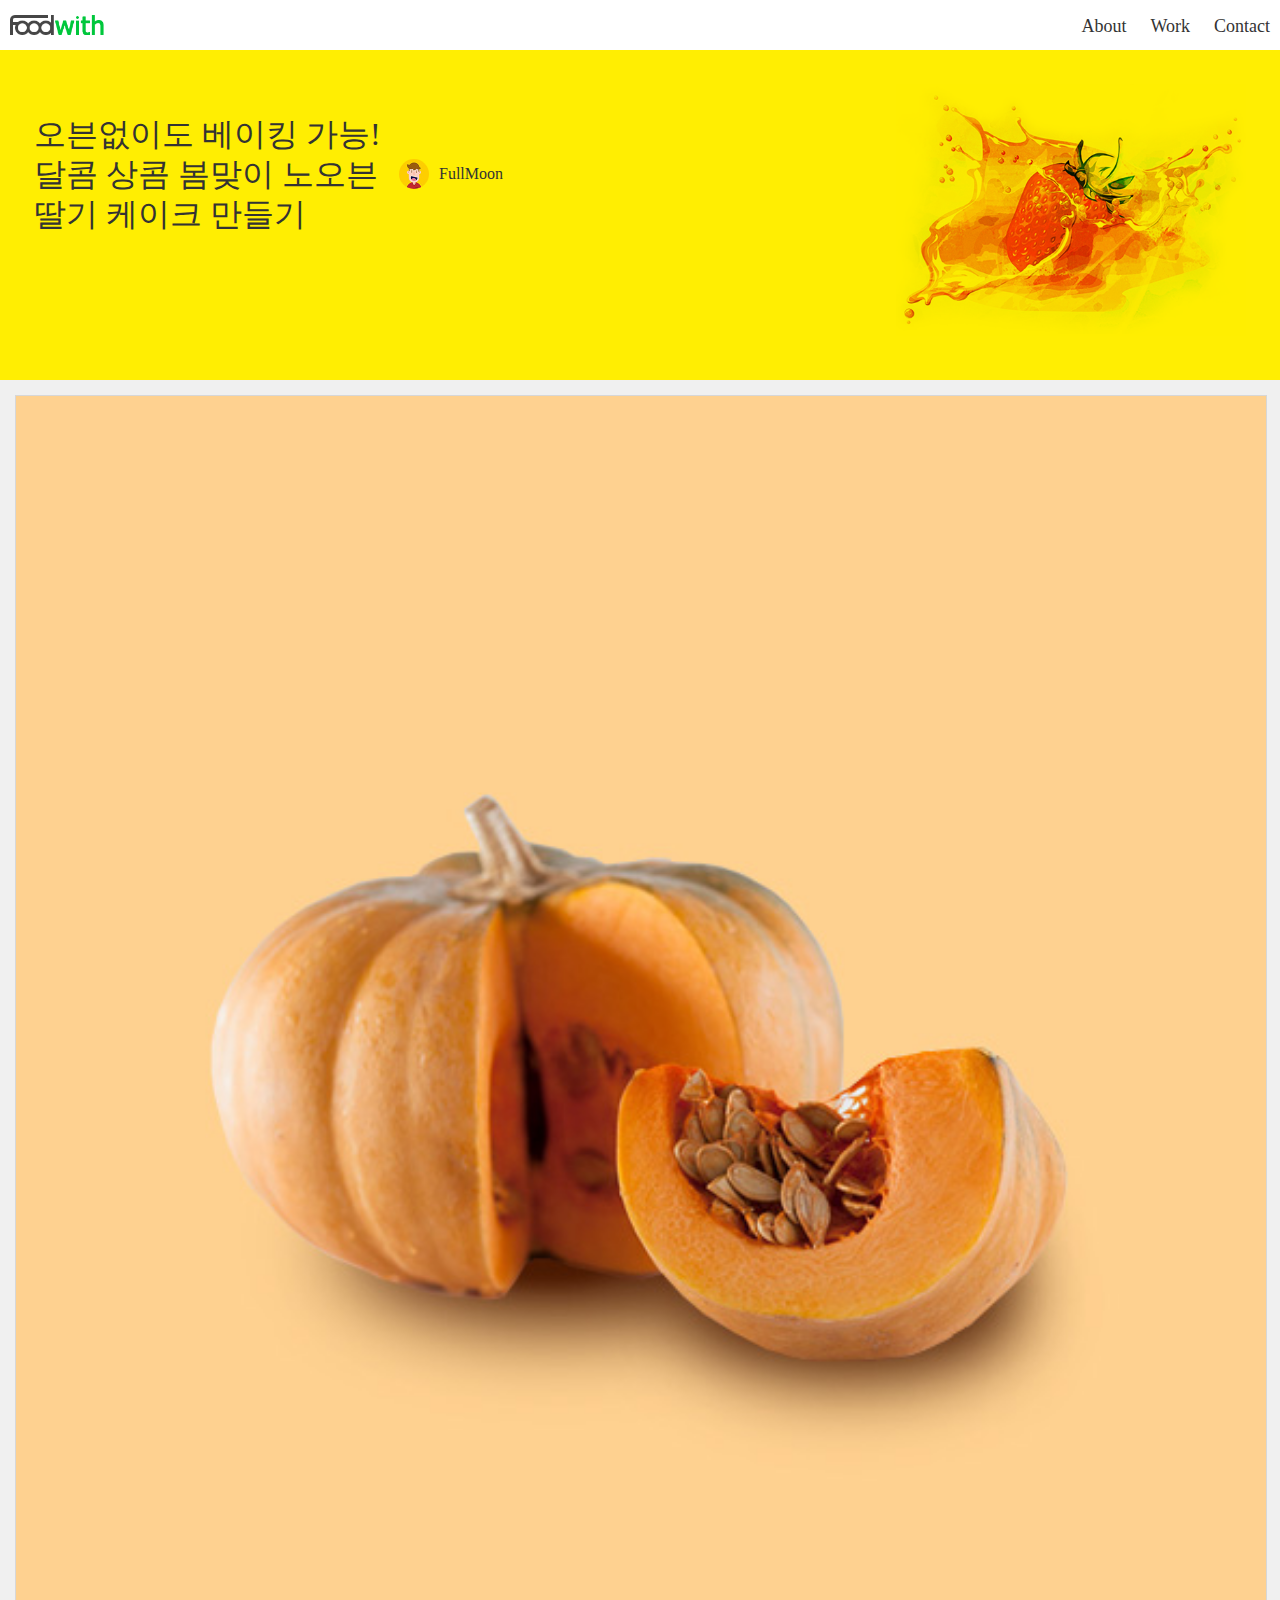
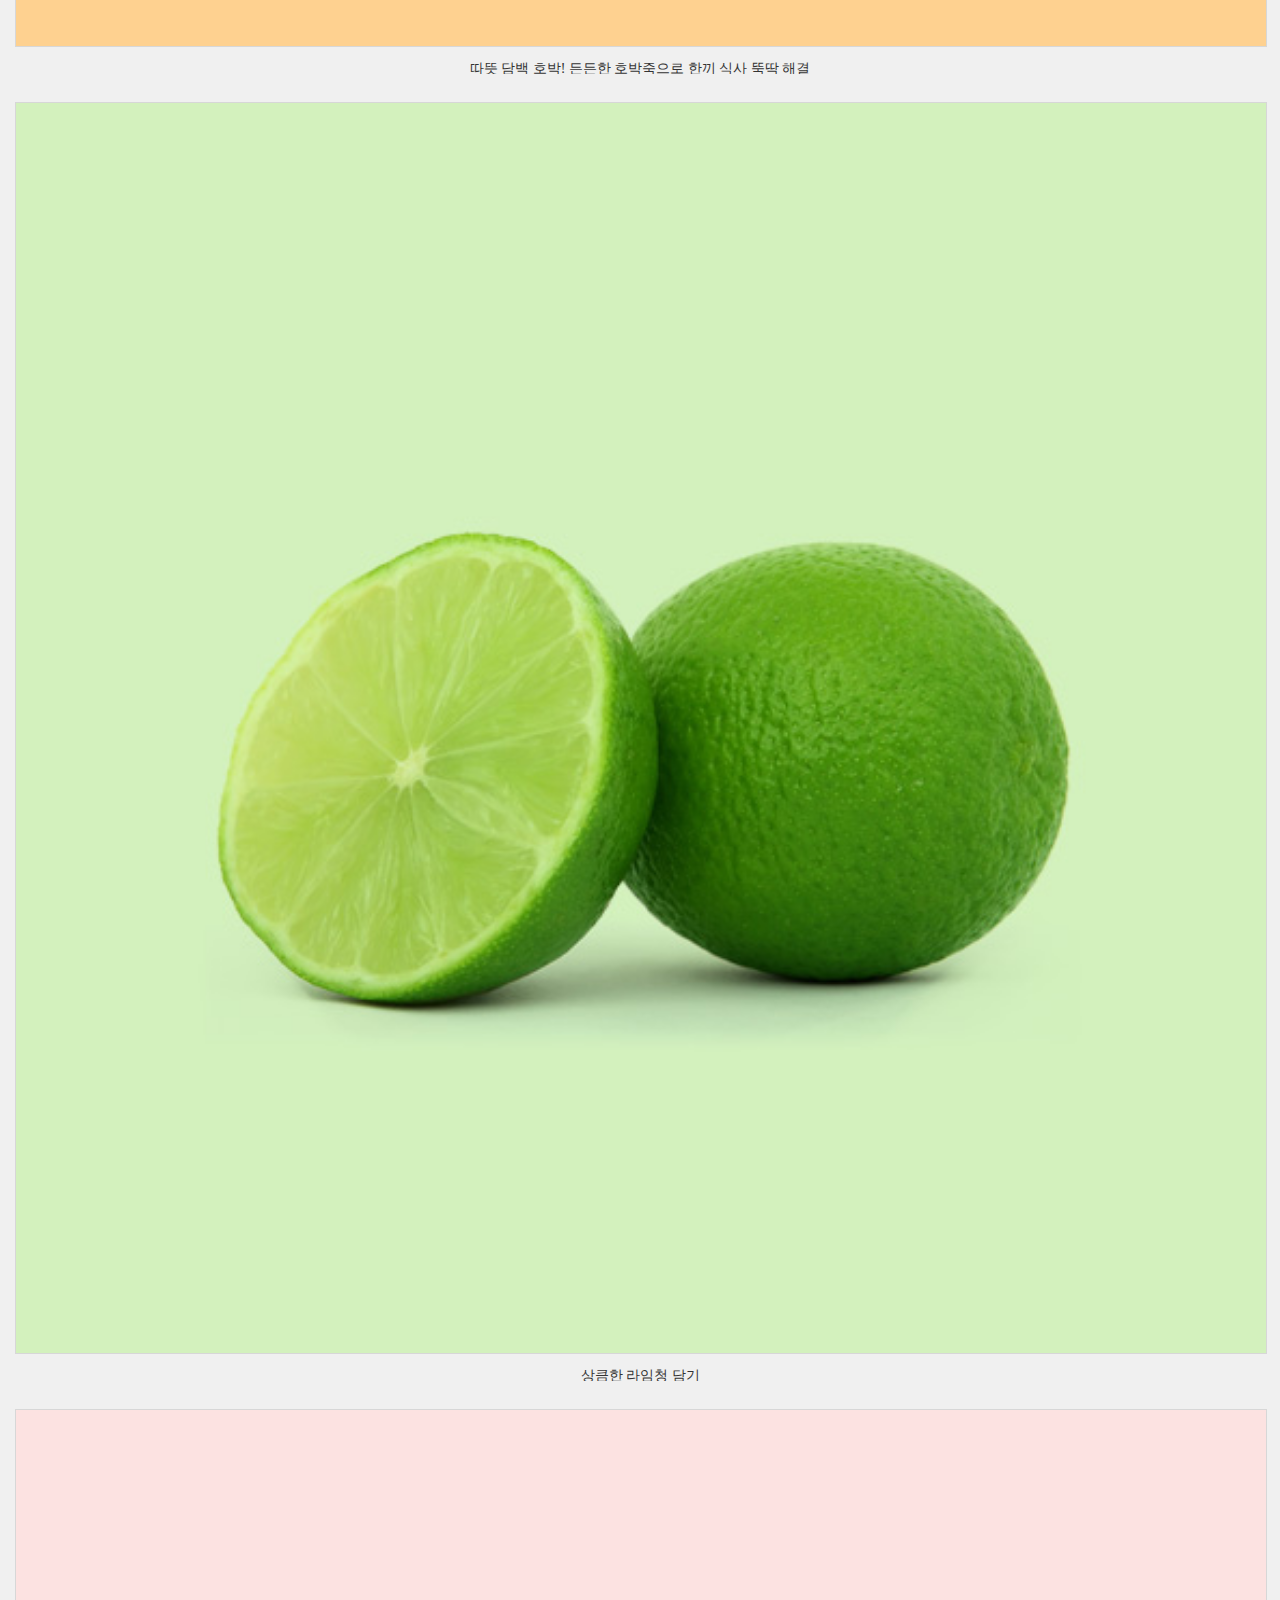
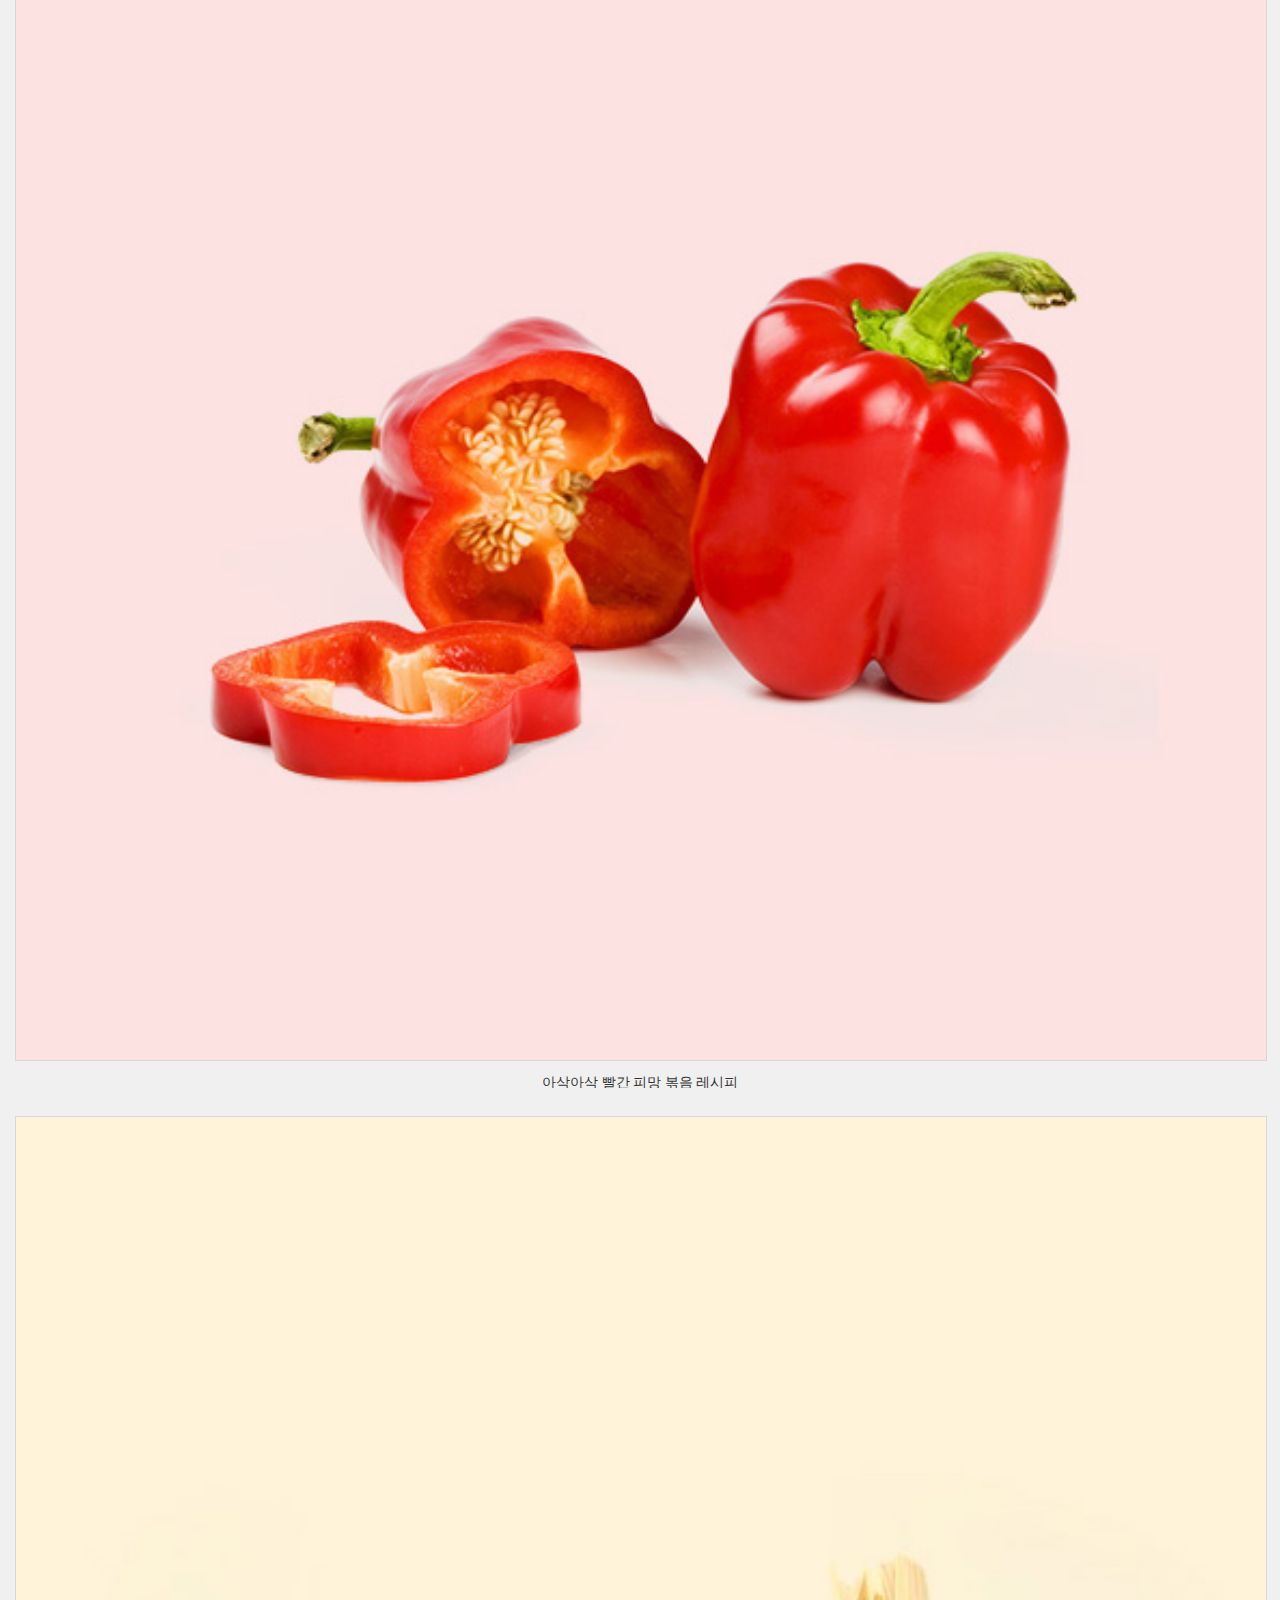
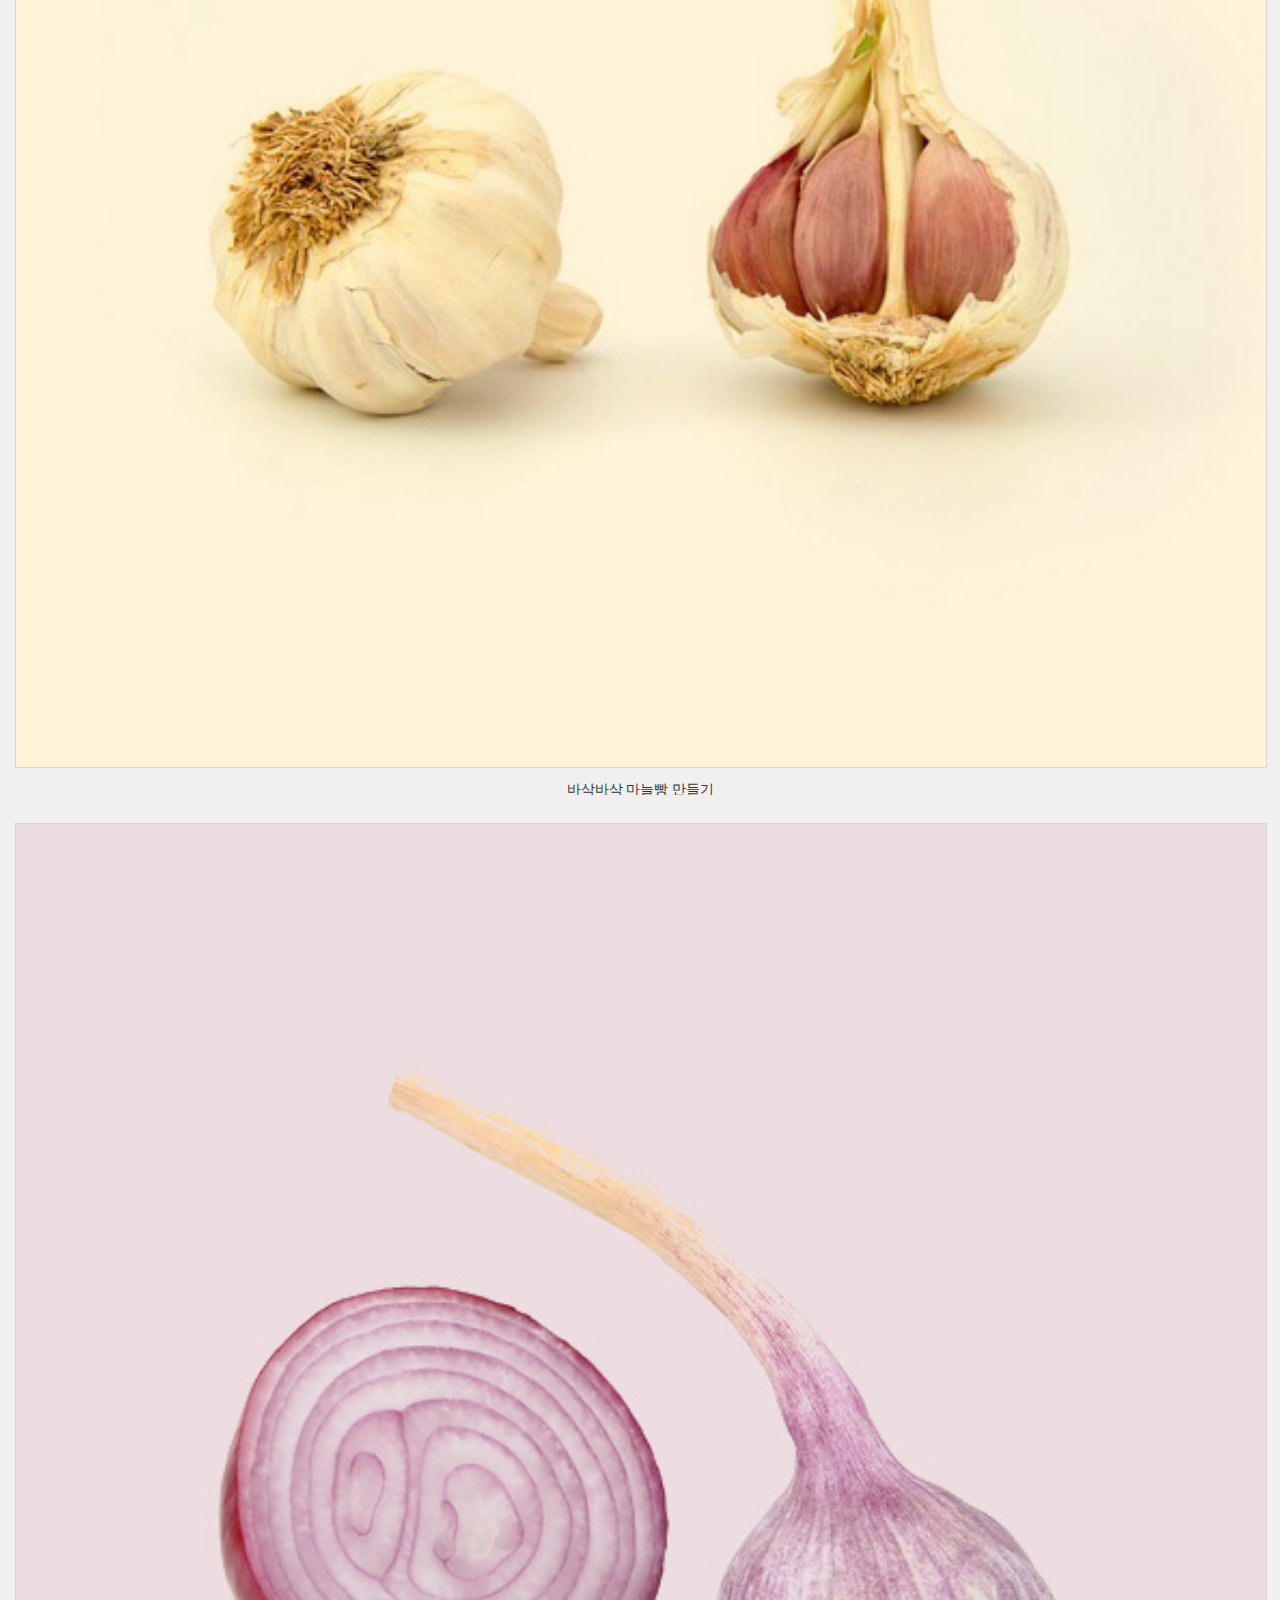
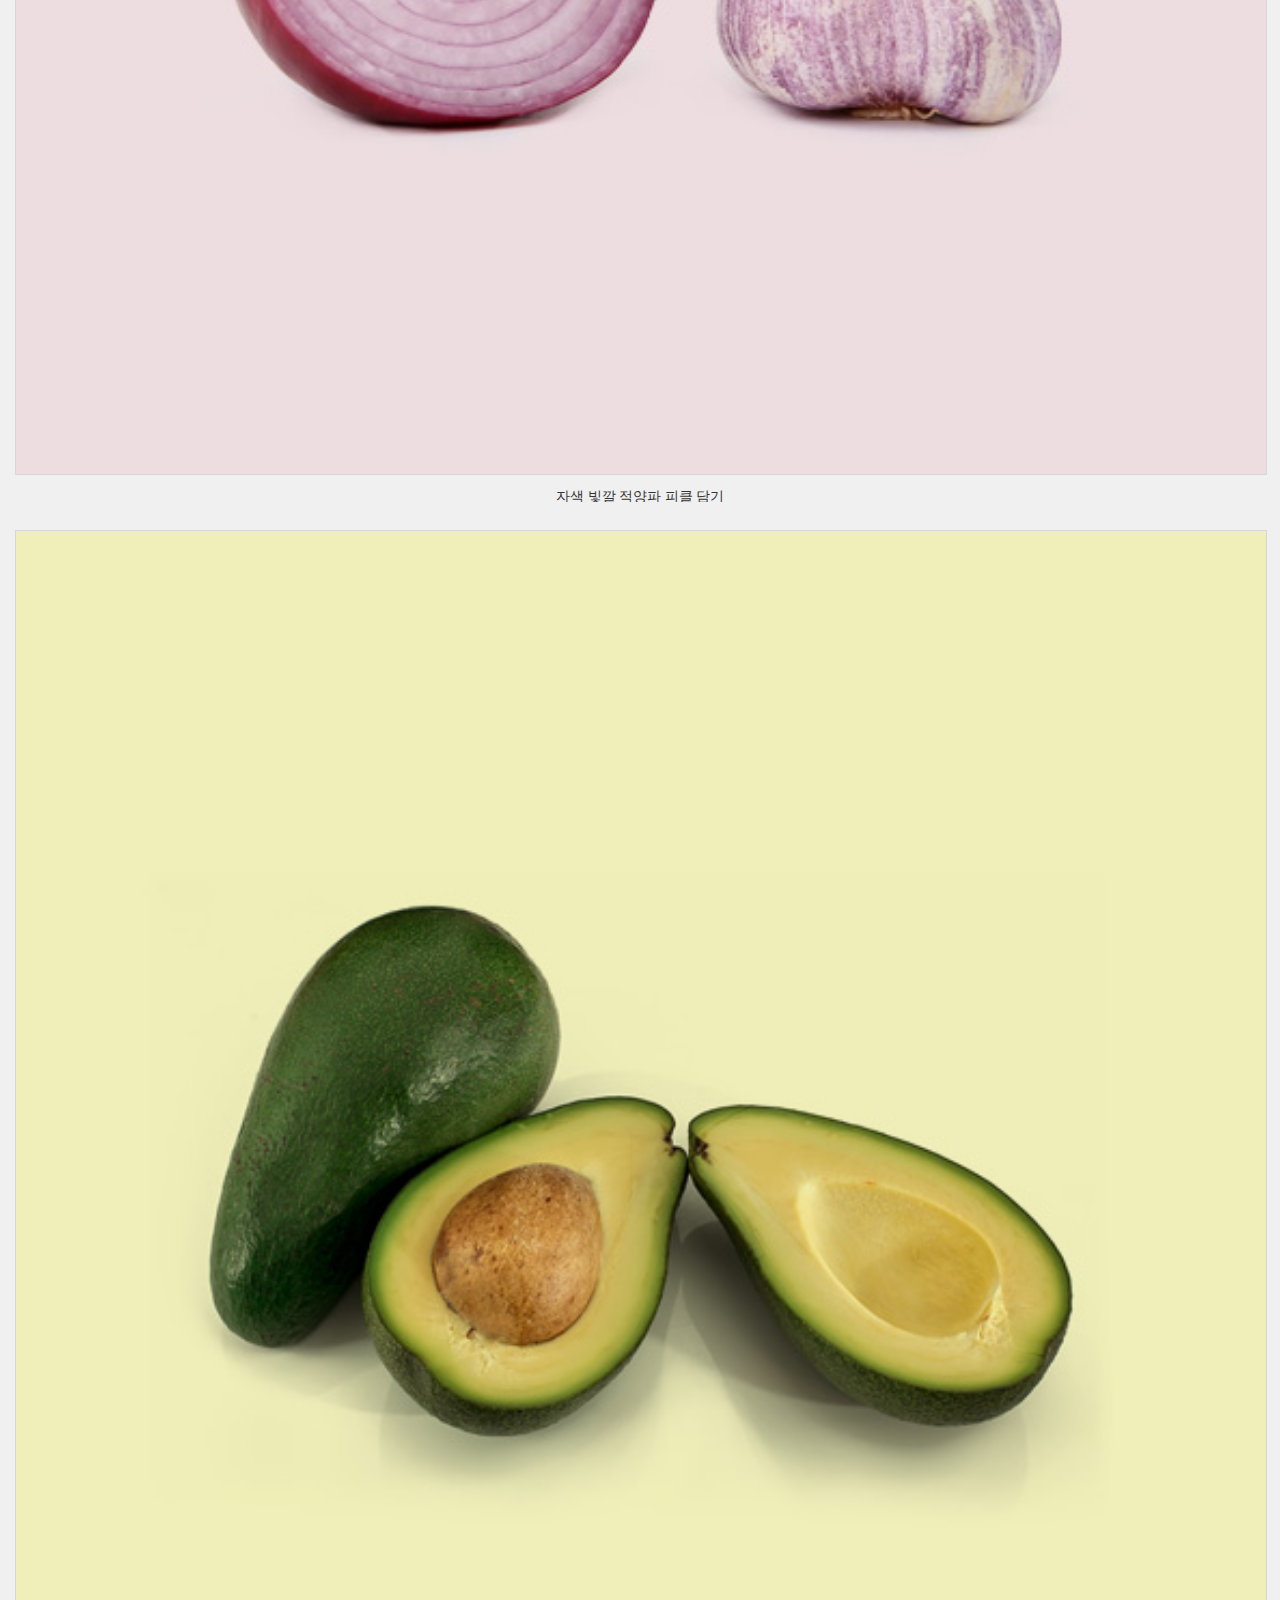
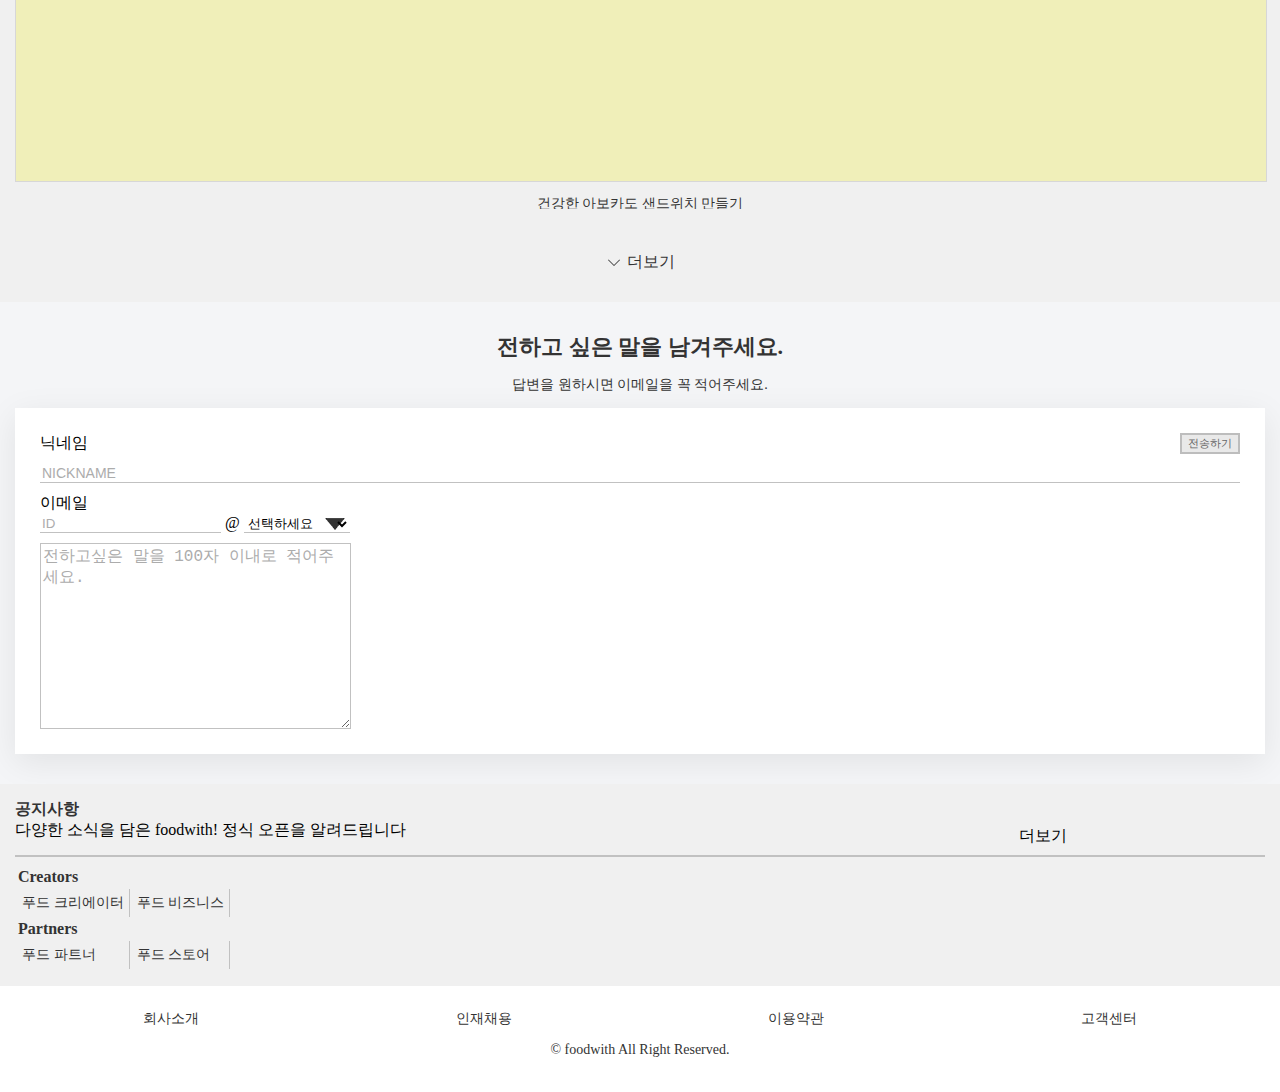
==== ProjectC/foodwith/main.html @ 7612836a "200301 dev" ====
<html lang="en">
  <head>
    <meta charset="UTF-8" />
    <meta name="viewport" content="width=device-width, initial-scale=1.0" />
    <meta http-equiv="X-UA-Compatible" content="ie=edge" />
    <title>FoodWith_mainPage</title>
    <link rel="stylesheet" href="../foodwith/css/foodwith.css" />
    <script>
      function dropMenu(e) {
        console.log("clicked");
        const nav = document.querySelector("nav");
        if (nav.style.display == "block") {
          nav.style.display = "";
        } else {
          nav.style.display = "block";
        }
      }
    </script>
  </head>
  <body>
    <header>
      <a href=""
        ><div class="logo">
          <img src="../foodwith/image/logo_m.png" alt="foodwith" /></div
      ></a>
      <div class="menu" onclick="dropMenu(event)">
        <img src="../foodwith/image/icon_menu.png" alt="menu" />
      </div>
    </header>
    <nav>
      <ul>
        <li><a href="">About</a></li>
        <li><a href="">Work</a></li>
        <li><a href="">Contact</a></li>
      </ul>
    </nav>
    <section>
      <article class="banner">
        <img
          src="../foodwith/image/banner_strawberry.png"
          alt="banner strawberry"
        />
        <div class="paragraph">
          오븐없이도 베이킹 가능!<br />달콤 상콤 봄맞이 노오븐 딸기 케이크
          만들기
        </div>

        <div class="profile">
          <img
            src="../foodwith/image/thumbnail_profile.jpg"
            alt="profile image"
          /><span>FullMoon</span>
        </div>
      </article>
      <article class="recipes">
        <ul>
          <li>
            <img src="../foodwith/image/thumbnail_pumpkin.jpg" />
            <p>따뜻 담백 호박! 든든한 호박죽으로 한끼 식사 뚝딱 해결</p>
          </li>
          <li>
            <img src="../foodwith/image/thumbnail_lime.jpg" />
            <p>상큼한 라임청 담기</p>
          </li>
          <li>
            <img src="../foodwith/image/thumbnail_paprika.jpg" />
            <p>아삭아삭 빨간 피망 볶음 레시피</p>
          </li>
          <li>
            <img src="../foodwith/image/thumbnail_garlic.jpg" />
            <p>바삭바삭 마늘빵 만들기</p>
          </li>
          <li>
            <img src="../foodwith/image/thumbnail_onion.jpg" />
            <p>자색 빛깔 적양파 피클 담기</p>
          </li>
          <li>
            <img src="../foodwith/image/thumbnail_avocado.jpg" />
            <p>건강한 아보카도 샌드위치 만들기</p>
          </li>
        </ul>
        <div class="more">
          <img src="../foodwith/image/icon_arrow_more.png" alt="더보기" /><span
            >더보기</span
          >
        </div>
      </article>
      <article class="message">
        <div>
          <h2>전하고 싶은 말을 남겨주세요.</h2>
          <p>답변을 원하시면 이메일을 꼭 적어주세요.</p>
        </div>
        <form action="">
          <label for="nickname">닉네임</label>
          <button>전송하기</button><br />
          <input type="text" id="nickname" placeholder="NICKNAME" />
          <div class="email">
            <label for="email">이메일</label><br />
            <input type="text" id="email" placeholder="ID" /> @
            <select name="" id="email">
              <option value="선택하세요">선택하세요</option>
              <option value="naver.com">naver.com</option>
              <option value="hanmail.net">hanmail.net</option>
              <option value="gmail.com">gmail.com</option>
            </select>
          </div>
          <textarea
            name=""
            id=""
            cols="29"
            rows="10"
            placeholder="전하고싶은 말을 100자 이내로 적어주세요."
          ></textarea>
        </form>
      </article>
      <article class="notice">
        <div>
          <h5>공지사항</h5>
          <div>
            <p>다양한 소식을 담은 foodwith! 정식 오픈을 알려드립니다</p>
            <span>더보기</span>
          </div>
        </div>
        <hr />
        <table>
          <tr>
            <th>Creators</th>
          </tr>
          <tr>
            <td>푸드 크리에이터</td>
            <td>푸드 비즈니스</td>
          </tr>
          <tr>
            <th>Partners</th>
          </tr>
          <tr>
            <td>푸드 파트너</td>
            <td>푸드 스토어</td>
          </tr>
        </table>
      </article>
    </section>
    <footer>
      <ul>
        <li>회사소개</li>
        <li>인재채용</li>
        <li>이용약관</li>
        <li>고객센터</li>
      </ul>
      <p>
        © foodwith All Right Reserved.
      </p>
    </footer>
  </body>
</html>
---- ProjectC/foodwith/css/foodwith.css ----
body {
  margin: 0;
}

header {
  height: 50px;
  background-color: #fff;
}
header .logo {
  float: left;
  width: 114px;
  height: 100%;
  text-align: center;
}
header .logo img {
  margin: 15px auto;
  width: 94px;
}
header .menu {
  float: right;
  width: 46px;
  height: 100%;
  text-align: center;
}
header .menu img {
  width: 20px;
  margin: 15px auto;
}

nav {
  display: none;
  margin: 5px 0;
}
nav ul {
  margin: 0;
  padding: 0;
  text-align: center;
}
nav ul li {
  list-style: none;
  font-size: 24px;
  height: 24px;
  padding: 6px 0;
}
nav ul li a {
  text-decoration: none;
  color: #000;
}

section .banner {
  padding: 20px 35px;
  background-color: #ffee02;
}
section .banner img {
  width: 250px;
  height: 180px;
}
section .banner .paragraph {
  font-size: 22px;
  color: #333;
  line-height: 28px;
  text-overflow: ellipsis;
  white-space: nowrap;
  word-wrap: normal;
  width: 100%;
  overflow: hidden;
}
section .banner .profile {
  text-align: center;
  display: flex;
  align-items: center;
}
section .banner .profile img {
  width: 30px;
  height: 30px;
  border-radius: 30px;
  margin-left: 60px;
}
section .banner .profile span {
  font-size: 16px;
  color: #333;
  padding-left: 10px;
}
section .recipes {
  padding: 15px;
  background-color: #f0f0f0;
}
section .recipes ul {
  padding: 0;
  margin: 0;
}
section .recipes ul li {
  list-style: none;
  width: 100%;
}
section .recipes ul li img {
  width: 100%;
  border: 1px solid rgba(0, 0, 0, 0.1);
}
section .recipes ul li p {
  font-size: 14px;
  color: #333;
  height: 14px;
  margin: 13px 0 28px;
  text-align: center;
  text-overflow: ellipsis;
  white-space: nowrap;
  word-wrap: normal;
  width: 100%;
  overflow: hidden;
}
section .recipes .more {
  width: 100%;
  height: 50px;
  display: flex;
  justify-content: center;
  align-items: center;
}
section .recipes .more img {
  width: 16px;
  height: 16px;
}
section .recipes .more span {
  font-size: 16px;
  color: #333;
  margin-left: 5px;
}
section .message {
  background-color: #f4f5f7;
  padding: 30px 15px;
}
section .message h2 {
  text-align: center;
  font-size: 22px;
  color: #333;
  margin: 0;
}
section .message p {
  text-align: center;
  font-size: 14px;
  color: #333;
}
section .message form {
  background-color: #fff;
  padding: 25px;
  margin: 0;
  box-shadow: 0 8px 32px 0 rgba(0, 0, 0, 0.08);
}
section .message form button {
  float: right;
  border: 2px solid #bdbdbd;
  background-color: #e9e9e9;
  font-size: 11px;
  color: #666;
}
section .message form #nickname {
  margin-top: 10px;
  font-size: 14px;
  color: #333;
  width: 100%;
  border: none;
  border-bottom: 1px solid #c1c1c1;
}
section .message form #nickname::placeholder {
  color: #acacac;
}
section .message form .email {
  margin-top: 10px;
}
section .message form .email input {
  border: none;
  border-bottom: 1px solid #c1c1c1;
}
section .message form .email input::placeholder {
  color: #acacac;
}
section .message form .email select {
  border: none;
  border-bottom: 1px solid #c1c1c1;
  width: 106px;
  background: url(../image/icon_arrow_email.png) no-repeat 95%;
  background-color: #fff;
}
section .message form textarea {
  border: 1px solid #c1c1c1;
  margin-top: 10px;
  font-size: 16px;
}
section .message form textarea::placeholder {
  color: #acacac;
}
section .notice {
  background-color: #f0f0f0;
  padding: 15px;
}
section .notice h5 {
  font-size: 16px;
  color: #333;
  font-weight: bold;
  margin: 0;
}
section .notice h5 > div {
  display: flex;
  justify-content: center;
}
section .notice p {
  display: inline-block;
  margin: 0;
  text-overflow: ellipsis;
  white-space: nowrap;
  word-wrap: normal;
  width: 80%;
  overflow: hidden;
}
section .notice hr {
  border: 1px solid #c1c1c1;
}
section .notice table {
  color: #333;
  text-align: left;
}
section .notice table th {
  font-size: 16px;
  font-weight: bold;
}
section .notice table td {
  font-size: 14px;
  border-right: 1px solid #c1c1c1;
  padding: 5px;
}

@media screen and (min-width: 768px), screen and (min-height: 768px) and (orientation: landscape) {
  header .menu {
    display: none;
  }

  nav {
    position: absolute;
    right: 0;
    top: 0;
    display: block;
    height: 50px;
    float: right;
    margin: 0;
  }
  nav ul {
    margin: 0;
    padding: 0;
    text-align: center;
  }
  nav ul li {
    display: inline-block;
    list-style: none;
    font-size: 18px;
    height: 18px;
    padding: 16px 10px;
  }
  nav ul li a {
    text-decoration: none;
    color: #333;
  }

  section .banner {
    position: relative;
    padding: 34px;
    background-color: #ffee02;
    height: 262px;
  }
  section .banner img {
    float: right;
    width: 350px;
    height: 252px;
  }
  section .banner .paragraph {
    position: relative;
    left: 0;
    top: 30px;
    width: 350px;
    float: left;
    font-size: 32px;
    color: #333;
    line-height: 40px;
    white-space: normal;
    word-wrap: normal;
    word-break: keep-all;
  }
  section .banner .profile {
    display: flex;
    float: left;
    position: relative;
    top: 75px;
    left: 15px;
    text-align: center;
    align-items: center;
  }
  section .banner .profile img {
    width: 30px;
    height: 30px;
    border-radius: 30px;
    margin-left: 0;
  }
  section .banner .profile span {
    font-size: 16px;
    color: #333;
    padding-left: 10px;
  }
  section .recipes {
    padding: 15px;
    background-color: #f0f0f0;
  }
  section .recipes ul {
    padding: 0;
    margin: 0;
  }
  section .recipes ul li {
    list-style: none;
    width: 100%;
  }
  section .recipes ul li img {
    width: 100%;
    border: 1px solid rgba(0, 0, 0, 0.1);
  }
  section .recipes ul li p {
    font-size: 14px;
    color: #333;
    height: 14px;
    margin: 13px 0 28px;
    text-align: center;
    text-overflow: ellipsis;
    white-space: nowrap;
    word-wrap: normal;
    width: 100%;
    overflow: hidden;
  }
  section .recipes .more {
    width: 100%;
    height: 50px;
    display: flex;
    justify-content: center;
    align-items: center;
  }
  section .recipes .more img {
    width: 16px;
    height: 16px;
  }
  section .recipes .more span {
    font-size: 16px;
    color: #333;
    margin-left: 5px;
  }
  section .message {
    background-color: #f4f5f7;
    padding: 30px 15px;
  }
  section .message h2 {
    text-align: center;
    font-size: 22px;
    color: #333;
    margin: 0;
  }
  section .message p {
    text-align: center;
    font-size: 14px;
    color: #333;
  }
  section .message form {
    background-color: #fff;
    padding: 25px;
    margin: 0;
    box-shadow: 0 8px 32px 0 rgba(0, 0, 0, 0.08);
  }
  section .message form button {
    float: right;
    border: 2px solid #bdbdbd;
    background-color: #e9e9e9;
    font-size: 11px;
    color: #666;
  }
  section .message form #nickname {
    margin-top: 10px;
    font-size: 14px;
    color: #333;
    width: 100%;
    border: none;
    border-bottom: 1px solid #c1c1c1;
  }
  section .message form #nickname::placeholder {
    color: #acacac;
  }
  section .message form .email {
    margin-top: 10px;
  }
  section .message form .email input {
    border: none;
    border-bottom: 1px solid #c1c1c1;
  }
  section .message form .email input::placeholder {
    color: #acacac;
  }
  section .message form .email select {
    border: none;
    border-bottom: 1px solid #c1c1c1;
    width: 106px;
    background: url(../image/icon_arrow_email.png) no-repeat 95%;
    background-color: #fff;
  }
  section .message form textarea {
    border: 1px solid #c1c1c1;
    margin-top: 10px;
    font-size: 16px;
  }
  section .message form textarea::placeholder {
    color: #acacac;
  }
  section .notice {
    background-color: #f0f0f0;
    padding: 15px;
  }
  section .notice h5 {
    font-size: 16px;
    color: #333;
    font-weight: bold;
    margin: 0;
  }
  section .notice h5 > div {
    display: flex;
    justify-content: center;
  }
  section .notice p {
    display: inline-block;
    margin: 0;
    text-overflow: ellipsis;
    white-space: nowrap;
    word-wrap: normal;
    width: 80%;
    overflow: hidden;
  }
  section .notice hr {
    border: 1px solid #c1c1c1;
  }
  section .notice table {
    color: #333;
    text-align: left;
  }
  section .notice table th {
    font-size: 16px;
    font-weight: bold;
  }
  section .notice table td {
    font-size: 14px;
    border-right: 1px solid #c1c1c1;
    padding: 5px;
  }
}
section {
  background-color: #f0f0f0;
}
section .cake {
  font-size: 28px;
  color: #333;
  font-weight: bold;
  margin: 0;
  padding-top: 30px;
  padding-left: 15px;
}
section .creator {
  padding: 15px 0;
  margin: 0 15px;
  font-size: 14px;
  border-bottom: 1px solid #c1c1c1;
}
section .creator table {
  margin: 0;
  text-align: left;
  width: 100%;
}
section .creator tr {
  display: grid;
  grid-template-columns: 1fr 2fr;
}
section .creator th {
  color: #767676;
  font-weight: bold;
}
section .creator td {
  color: #666;
}
section .creator td .number {
  font-family: Tahoma, Geneva, Verdana, sans-serif;
}
section .recipe_desc {
  padding: 15px;
}
section .recipe_desc h4 {
  font-size: 16px;
  color: #333;
  font-weight: bold;
  margin-bottom: 5px;
}
section .recipe_desc p {
  margin: 0;
  font-size: 14px;
  color: #666;
}
section .recipe_desc a {
  color: #3b9a7b;
}
section .recipe_desc ol {
  padding-left: 15px;
  margin: 0;
  font-size: 14px;
  color: #666;
}
section .recipe_table {
  padding: 15px;
}
section .recipe_table table {
  width: 100%;
  border: 1px solid #c1c1c1;
  border-collapse: collapse;
  table-layout: fixed;
  word-break: break-all;
}
section .recipe_table table th,
section .recipe_table table td {
  border: 1px solid #c1c1c1;
  padding: 5px;
}
section .recipe_table table thead {
  background-color: #eaeaea;
  font-size: 16px;
  color: #333;
  font-weight: bold;
  text-align: left;
}
section .recipe_table table tbody {
  font-size: 14px;
  color: #666;
}
section .recipe_img {
  padding: 15px;
}
section .recipe_img img {
  width: 100%;
}
section .recipe_img p {
  font-size: 14px;
  color: #666;
  text-align: center;
}

footer {
  background-color: #fff;
  padding: 10px 15px;
  font-size: 14px;
  color: #333;
}
footer ul {
  display: flex;
  justify-content: space-around;
  padding: 0;
}
footer ul li {
  list-style: none;
}
footer p {
  text-align: center;
}

/*# sourceMappingURL=foodwith.css.map */
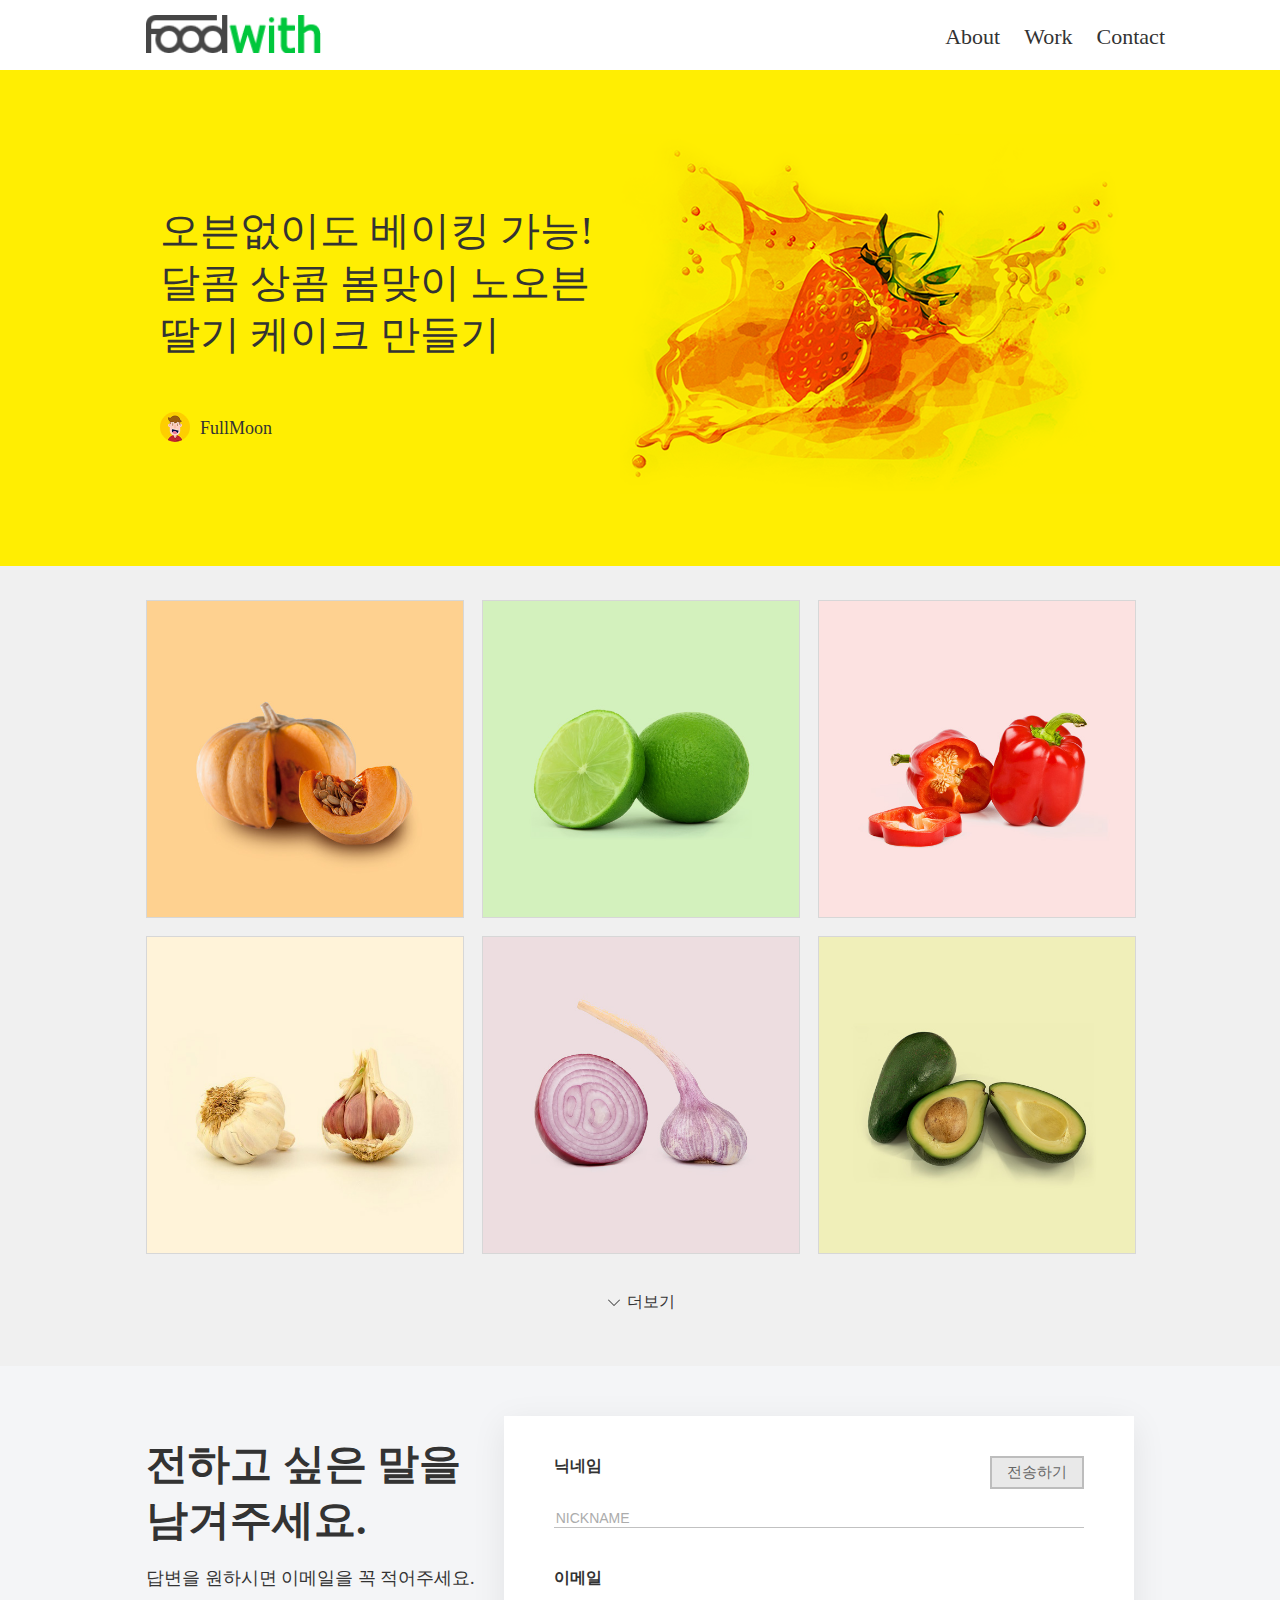
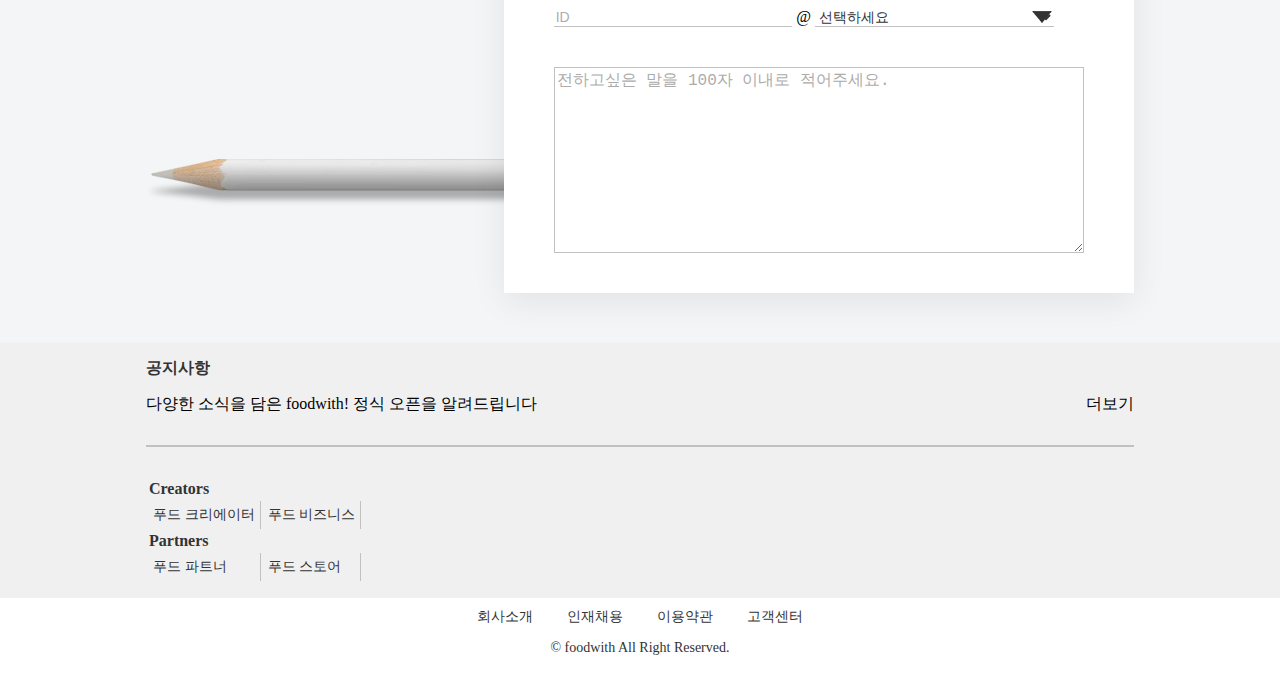
==== commit f5099b15: "반응형 페이지 완성" ====
--- a/ProjectC/foodwith/main.html
+++ b/ProjectC/foodwith/main.html
@@ -19,12 +19,14 @@
   </head>
   <body>
     <header>
-      <a href=""
-        ><div class="logo">
-          <img src="../foodwith/image/logo_m.png" alt="foodwith" /></div
-      ></a>
-      <div class="menu" onclick="dropMenu(event)">
-        <img src="../foodwith/image/icon_menu.png" alt="menu" />
+      <div class="wrap">
+        <a href=""
+          ><div class="logo">
+            <img src="../foodwith/image/logo_m.png" alt="foodwith" /></div
+        ></a>
+        <div class="menu" onclick="dropMenu(event)">
+          <img src="../foodwith/image/icon_menu.png" alt="menu" />
+        </div>
       </div>
     </header>
     <nav>
@@ -36,20 +38,25 @@
     </nav>
     <section>
       <article class="banner">
-        <img
-          src="../foodwith/image/banner_strawberry.png"
-          alt="banner strawberry"
-        />
-        <div class="paragraph">
-          오븐없이도 베이킹 가능!<br />달콤 상콤 봄맞이 노오븐 딸기 케이크
-          만들기
-        </div>
+        <div class="wrap">
+          <img
+            src="../foodwith/image/banner_strawberry.png"
+            alt="banner strawberry"
+          />
+          <div class="wrap_in_wrap">
+            <div class="paragraph">
+              오븐없이도 베이킹 가능!<br />달콤 상콤 봄맞이 노오븐 딸기 케이크
+              만들기
+            </div>
 
-        <div class="profile">
-          <img
-            src="../foodwith/image/thumbnail_profile.jpg"
-            alt="profile image"
-          /><span>FullMoon</span>
+            <div class="profile">
+              <img
+                src="../foodwith/image/thumbnail_profile.jpg"
+                alt="profile image"
+              />
+              <div>FullMoon</div>
+            </div>
+          </div>
         </div>
       </article>
       <article class="recipes">
@@ -87,59 +94,63 @@
         </div>
       </article>
       <article class="message">
-        <div>
-          <h2>전하고 싶은 말을 남겨주세요.</h2>
-          <p>답변을 원하시면 이메일을 꼭 적어주세요.</p>
+        <div class="wrap">
+          <div>
+            <h2>전하고 싶은 말을 남겨주세요.</h2>
+            <p>답변을 원하시면 이메일을 꼭 적어주세요.</p>
+          </div>
+          <form action="">
+            <label for="nickname">닉+네임</label>
+            <button>전송하기</button><br />
+            <input type="text" id="nickname" placeholder="NICKNAME" />
+            <div class="email">
+              <label for="email">이메일</label><br />
+              <input type="text" id="email" placeholder="ID" /> @
+              <select name="" id="email">
+                <option value="선택하세요">선택하세요</option>
+                <option value="naver.com">naver.com</option>
+                <option value="hanmail.net">hanmail.net</option>
+                <option value="gmail.com">gmail.com</option>
+              </select>
+            </div>
+            <textarea
+              name=""
+              id=""
+              cols="29"
+              rows="10"
+              placeholder="전하고싶은 말을 100자 이내로 적어주세요."
+            ></textarea>
+          </form>
         </div>
-        <form action="">
-          <label for="nickname">닉-네임</label>
-          <button>전송하기</button><br />
-          <input type="text" id="nickname" placeholder="NICKNAME" />
-          <div class="email">
-            <label for="email">이메일</label><br />
-            <input type="text" id="email" placeholder="ID" /> @
-            <select name="" id="email">
-              <option value="선택하세요">선택하세요</option>
-              <option value="naver.com">naver.com</option>
-              <option value="hanmail.net">hanmail.net</option>
-              <option value="gmail.com">gmail.com</option>
-            </select>
-          </div>
-          <textarea
-            name=""
-            id=""
-            cols="29"
-            rows="10"
-            placeholder="전하고싶은 말을 100자 이내로 적어주세요."
-          ></textarea>
-        </form>
       </article>
       <article class="notice">
-        <div>
-          <h5>공지사항</h5>
+        <div class="wrap">
           <div>
-            <p>다양한 소식을 담은 foodwith! 정식 오픈을 알려드립니다</p>
-            <span>더보기</span>
+            <h5>공지사항</h5>
+            <div>
+              <p>다양한 소식을 담은 foodwith! 정식 오픈을 알려드립니다</p>
+              <span>더보기</span>
+            </div>
           </div>
+          <hr />
+          <table>
+            <tr>
+              <th>Creators</th>
+            </tr>
+            <tr>
+              <td>푸드 크리에이터</td>
+              <td>푸드 비즈니스</td>
+            </tr>
+            <tr>
+              <th>Partners</th>
+            </tr>
+            <tr>
+              <td>푸드 파트너</td>
+              <td>푸드 스토어</td>
+            </tr>
+          </table>
         </div>
-        <hr />
-        <table>
-          <tr>
-            <th>Creators</th>
-          </tr>
-          <tr>
-            <td>푸드 크리에이터</td>
-            <td>푸드 비즈니스</td>
-          </tr>
-          <tr>
-            <th>Partners</th>
-          </tr>
-          <tr>
-            <td>푸드 파트너</td>
-            <td>푸드 스토어</td>
-          </tr>
-        </table>
       </article>
     </section>
     <footer>
--- a/ProjectC/foodwith/css/foodwith.css
+++ b/ProjectC/foodwith/css/foodwith.css
@@ -50,12 +50,16 @@
 section .banner {
   padding: 20px 35px;
   background-color: #ffee02;
-}
-section .banner img {
+  text-align: center;
+}
+section .banner .wrap {
+  text-align: center;
+}
+section .banner .wrap img {
   width: 250px;
   height: 180px;
 }
-section .banner .paragraph {
+section .banner .wrap .paragraph {
   font-size: 22px;
   color: #333;
   line-height: 28px;
@@ -65,21 +69,23 @@
   width: 100%;
   overflow: hidden;
 }
-section .banner .profile {
+section .banner .wrap .profile {
   text-align: center;
   display: flex;
+  width: 105px;
+  margin: 30px auto 10px;
   align-items: center;
 }
-section .banner .profile img {
+section .banner .wrap .profile img {
   width: 30px;
   height: 30px;
   border-radius: 30px;
-  margin-left: 60px;
-}
-section .banner .profile span {
+}
+section .banner .wrap .profile div {
   font-size: 16px;
   color: #333;
-  padding-left: 10px;
+  padding: 7px 0 7px 10px;
+  height: 16px;
 }
 section .recipes {
   padding: 15px;
@@ -170,6 +176,7 @@
 section .message form .email input {
   border: none;
   border-bottom: 1px solid #c1c1c1;
+  width: 45%;
 }
 section .message form .email input::placeholder {
   color: #acacac;
@@ -177,7 +184,7 @@
 section .message form .email select {
   border: none;
   border-bottom: 1px solid #c1c1c1;
-  width: 106px;
+  width: 50%;
   background: url(../image/icon_arrow_email.png) no-repeat 95%;
   background-color: #fff;
 }
@@ -185,6 +192,7 @@
   border: 1px solid #c1c1c1;
   margin-top: 10px;
   font-size: 16px;
+  width: 100%;
 }
 section .message form textarea::placeholder {
   color: #acacac;
@@ -227,6 +235,121 @@
   font-size: 14px;
   border-right: 1px solid #c1c1c1;
   padding: 5px;
+}
+
+section {
+  background-color: #f0f0f0;
+}
+section .cake {
+  font-size: 28px;
+  color: #333;
+  font-weight: bold;
+  margin: 0;
+  padding-top: 30px;
+  padding-left: 15px;
+}
+section .creator {
+  padding: 15px 0;
+  margin: 0 15px;
+  font-size: 14px;
+  border-bottom: 1px solid #c1c1c1;
+}
+section .creator table {
+  margin: 0;
+  text-align: left;
+  width: 100%;
+}
+section .creator tr {
+  display: grid;
+  grid-template-columns: 1fr 2fr;
+}
+section .creator th {
+  color: #767676;
+  font-weight: bold;
+}
+section .creator td {
+  color: #666;
+}
+section .creator td .number {
+  font-family: Tahoma, Geneva, Verdana, sans-serif;
+}
+section .recipe_desc {
+  padding: 15px;
+}
+section .recipe_desc h4 {
+  font-size: 16px;
+  color: #333;
+  font-weight: bold;
+  margin-bottom: 5px;
+}
+section .recipe_desc p {
+  margin: 0;
+  font-size: 14px;
+  color: #666;
+}
+section .recipe_desc a {
+  color: #3b9a7b;
+}
+section .recipe_desc ol {
+  padding-left: 15px;
+  margin: 0;
+  font-size: 14px;
+  color: #666;
+}
+section .recipe_table {
+  padding: 15px;
+}
+section .recipe_table table {
+  width: 100%;
+  border: 1px solid #c1c1c1;
+  border-collapse: collapse;
+  table-layout: fixed;
+  word-break: break-all;
+}
+section .recipe_table table th,
+section .recipe_table table td {
+  border: 1px solid #c1c1c1;
+  padding: 5px;
+}
+section .recipe_table table thead {
+  background-color: #eaeaea;
+  font-size: 16px;
+  color: #333;
+  font-weight: bold;
+  text-align: left;
+}
+section .recipe_table table tbody {
+  font-size: 14px;
+  color: #666;
+}
+section .recipe_img {
+  padding: 15px;
+}
+section .recipe_img img {
+  width: 100%;
+}
+section .recipe_img p {
+  font-size: 14px;
+  color: #666;
+  text-align: center;
+}
+
+footer {
+  background-color: #fff;
+  padding: 10px 15px;
+  font-size: 14px;
+  color: #333;
+}
+footer ul {
+  display: flex;
+  justify-content: space-around;
+  padding: 0;
+}
+footer ul li {
+  list-style: none;
+}
+footer p {
+  text-align: center;
 }
 
 @media screen and (min-width: 768px), screen and (min-height: 768px) and (orientation: landscape) {
@@ -243,20 +366,13 @@
     float: right;
     margin: 0;
   }
-  nav ul {
-    margin: 0;
-    padding: 0;
-    text-align: center;
-  }
   nav ul li {
     display: inline-block;
-    list-style: none;
     font-size: 18px;
     height: 18px;
     padding: 16px 10px;
   }
   nav ul li a {
-    text-decoration: none;
     color: #333;
   }
 
@@ -266,17 +382,22 @@
     background-color: #ffee02;
     height: 262px;
   }
-  section .banner img {
-    float: right;
+  section .banner .wrap {
+    height: 262px;
+    display: flex;
+    flex-flow: row-reverse;
+    justify-content: center;
+  }
+  section .banner .wrap img {
     width: 350px;
     height: 252px;
   }
-  section .banner .paragraph {
-    position: relative;
-    left: 0;
-    top: 30px;
+  section .banner .wrap .wrap_in_wrap {
     width: 350px;
-    float: left;
+  }
+  section .banner .wrap .wrap_in_wrap .paragraph {
+    width: 350px;
+    margin-top: 30px;
     font-size: 32px;
     color: #333;
     line-height: 40px;
@@ -284,53 +405,34 @@
     word-wrap: normal;
     word-break: keep-all;
   }
-  section .banner .profile {
+  section .banner .wrap .wrap_in_wrap .profile {
     display: flex;
     float: left;
-    position: relative;
-    top: 75px;
-    left: 15px;
+    margin: 50px 0 10px 30px;
     text-align: center;
     align-items: center;
   }
-  section .banner .profile img {
-    width: 30px;
-    height: 30px;
-    border-radius: 30px;
+  section .banner .wrap .wrap_in_wrap .profile img {
     margin-left: 0;
   }
-  section .banner .profile span {
-    font-size: 16px;
-    color: #333;
-    padding-left: 10px;
-  }
   section .recipes {
-    padding: 15px;
-    background-color: #f0f0f0;
+    padding: 34px;
   }
   section .recipes ul {
-    padding: 0;
-    margin: 0;
+    display: flex;
+    flex-wrap: wrap;
+    justify-content: center;
   }
   section .recipes ul li {
-    list-style: none;
-    width: 100%;
-  }
-  section .recipes ul li img {
-    width: 100%;
-    border: 1px solid rgba(0, 0, 0, 0.1);
+    width: 340px;
   }
   section .recipes ul li p {
-    font-size: 14px;
-    color: #333;
-    height: 14px;
-    margin: 13px 0 28px;
-    text-align: center;
-    text-overflow: ellipsis;
-    white-space: nowrap;
-    word-wrap: normal;
-    width: 100%;
-    overflow: hidden;
+    font-size: 18px;
+    height: 18px;
+    margin: 16px 0 36px;
+  }
+  section .recipes ul li:nth-child(odd) {
+    margin-right: 20px;
   }
   section .recipes .more {
     width: 100%;
@@ -349,94 +451,55 @@
     margin-left: 5px;
   }
   section .message {
-    background-color: #f4f5f7;
-    padding: 30px 15px;
+    padding: 30px 34px;
   }
   section .message h2 {
-    text-align: center;
-    font-size: 22px;
-    color: #333;
-    margin: 0;
+    font-size: 30px;
   }
   section .message p {
-    text-align: center;
-    font-size: 14px;
-    color: #333;
+    font-size: 18px;
   }
   section .message form {
-    background-color: #fff;
-    padding: 25px;
-    margin: 0;
-    box-shadow: 0 8px 32px 0 rgba(0, 0, 0, 0.08);
+    padding: 50px;
   }
   section .message form button {
-    float: right;
-    border: 2px solid #bdbdbd;
-    background-color: #e9e9e9;
-    font-size: 11px;
-    color: #666;
+    font-size: 15px;
+  }
+  section .message form label {
+    font-size: 16px;
+    font-weight: bold;
+    color: #333;
   }
   section .message form #nickname {
-    margin-top: 10px;
-    font-size: 14px;
-    color: #333;
-    width: 100%;
-    border: none;
-    border-bottom: 1px solid #c1c1c1;
-  }
-  section .message form #nickname::placeholder {
-    color: #acacac;
+    margin-top: 0px;
+    margin-bottom: 10px;
   }
   section .message form .email {
     margin-top: 10px;
+    margin-bottom: 10px;
   }
   section .message form .email input {
-    border: none;
-    border-bottom: 1px solid #c1c1c1;
+    width: 46%;
   }
   section .message form .email input::placeholder {
+    font-size: 14px;
     color: #acacac;
   }
   section .message form .email select {
-    border: none;
-    border-bottom: 1px solid #c1c1c1;
-    width: 106px;
-    background: url(../image/icon_arrow_email.png) no-repeat 95%;
-    background-color: #fff;
+    width: 50%;
+    background: url(../image/icon_arrow_email.png) no-repeat 99%;
+    font-size: 14px;
+    color: #333;
   }
   section .message form textarea {
-    border: 1px solid #c1c1c1;
-    margin-top: 10px;
-    font-size: 16px;
-  }
-  section .message form textarea::placeholder {
-    color: #acacac;
-  }
-  section .notice {
-    background-color: #f0f0f0;
-    padding: 15px;
+    width: 100%;
   }
   section .notice h5 {
-    font-size: 16px;
-    color: #333;
-    font-weight: bold;
-    margin: 0;
-  }
-  section .notice h5 > div {
-    display: flex;
-    justify-content: center;
-  }
-  section .notice p {
-    display: inline-block;
-    margin: 0;
-    text-overflow: ellipsis;
-    white-space: nowrap;
-    word-wrap: normal;
-    width: 80%;
-    overflow: hidden;
+    margin: 0 0 15px 0;
   }
   section .notice hr {
     border: 1px solid #c1c1c1;
+    margin: 15px 0;
   }
   section .notice table {
     color: #333;
@@ -451,120 +514,239 @@
     border-right: 1px solid #c1c1c1;
     padding: 5px;
   }
-}
-section {
-  background-color: #f0f0f0;
-}
-section .cake {
-  font-size: 28px;
-  color: #333;
-  font-weight: bold;
-  margin: 0;
-  padding-top: 30px;
-  padding-left: 15px;
-}
-section .creator {
-  padding: 15px 0;
-  margin: 0 15px;
-  font-size: 14px;
-  border-bottom: 1px solid #c1c1c1;
-}
-section .creator table {
-  margin: 0;
-  text-align: left;
-  width: 100%;
-}
-section .creator tr {
-  display: grid;
-  grid-template-columns: 1fr 2fr;
-}
-section .creator th {
-  color: #767676;
-  font-weight: bold;
-}
-section .creator td {
-  color: #666;
-}
-section .creator td .number {
-  font-family: Tahoma, Geneva, Verdana, sans-serif;
-}
-section .recipe_desc {
-  padding: 15px;
-}
-section .recipe_desc h4 {
-  font-size: 16px;
-  color: #333;
-  font-weight: bold;
-  margin-bottom: 5px;
-}
-section .recipe_desc p {
-  margin: 0;
-  font-size: 14px;
-  color: #666;
-}
-section .recipe_desc a {
-  color: #3b9a7b;
-}
-section .recipe_desc ol {
-  padding-left: 15px;
-  margin: 0;
-  font-size: 14px;
-  color: #666;
-}
-section .recipe_table {
-  padding: 15px;
-}
-section .recipe_table table {
-  width: 100%;
-  border: 1px solid #c1c1c1;
-  border-collapse: collapse;
-  table-layout: fixed;
-  word-break: break-all;
-}
-section .recipe_table table th,
-section .recipe_table table td {
-  border: 1px solid #c1c1c1;
-  padding: 5px;
-}
-section .recipe_table table thead {
-  background-color: #eaeaea;
-  font-size: 16px;
-  color: #333;
-  font-weight: bold;
-  text-align: left;
-}
-section .recipe_table table tbody {
-  font-size: 14px;
-  color: #666;
-}
-section .recipe_img {
-  padding: 15px;
-}
-section .recipe_img img {
-  width: 100%;
-}
-section .recipe_img p {
-  font-size: 14px;
-  color: #666;
-  text-align: center;
-}
-
-footer {
-  background-color: #fff;
-  padding: 10px 15px;
-  font-size: 14px;
-  color: #333;
-}
-footer ul {
-  display: flex;
-  justify-content: space-around;
-  padding: 0;
-}
-footer ul li {
-  list-style: none;
-}
-footer p {
-  text-align: center;
+
+  section .cake {
+    font-size: 33px;
+  }
+  section .creator {
+    margin: 15px;
+  }
+  section .creator tr {
+    display: grid;
+    grid-template-columns: 1fr 2fr 1fr 2fr;
+  }
+  section .recipe_table table {
+    table-layout: auto;
+  }
+  section .recipe_img {
+    text-align: center;
+  }
+  section .recipe_img img {
+    width: 500px;
+  }
+
+  footer ul {
+    width: 360px;
+    margin: 0 auto;
+  }
+}
+@media screen and (min-width: 1024px), screen and (min-height: 1024px) and (orientation: landscape) {
+  header {
+    height: 70px;
+  }
+  header .wrap {
+    width: 988px;
+    height: 100%;
+    margin: 0 auto;
+  }
+  header .wrap .logo {
+    float: left;
+    width: 114px;
+    height: 100%;
+    text-align: center;
+  }
+  header .wrap .logo img {
+    margin: 15px auto;
+    width: 175px;
+  }
+
+  nav {
+    position: absolute;
+    right: 105px;
+    top: 0;
+    display: block;
+    height: 70px;
+    float: right;
+    margin: 0;
+  }
+  nav ul li {
+    display: inline-block;
+    font-size: 22px;
+    height: 22px;
+    padding: 24px 10px;
+  }
+  nav ul li a {
+    color: #333;
+  }
+  nav ul li a:hover {
+    font-weight: bold;
+  }
+
+  section .banner {
+    position: relative;
+    padding: 34px;
+    background-color: #ffee02;
+    height: 428px;
+  }
+  section .banner .wrap {
+    height: 420px;
+    display: flex;
+    flex-flow: row-reverse;
+    justify-content: center;
+    align-items: center;
+  }
+  section .banner .wrap img {
+    width: 500px;
+    height: 360px;
+  }
+  section .banner .wrap .wrap_in_wrap {
+    width: 460px;
+  }
+  section .banner .wrap .wrap_in_wrap .paragraph {
+    width: 460px;
+    height: 156px;
+    margin-bottom: 40px;
+    font-size: 40px;
+    text-align: left;
+    color: #333;
+    line-height: 52px;
+    text-overflow: ellipsis;
+    white-space: normal;
+    word-wrap: normal;
+    word-break: keep-all;
+  }
+  section .banner .wrap .wrap_in_wrap .profile {
+    margin-left: 0;
+    margin-top: 10px;
+    width: 120px;
+  }
+  section .banner .wrap .wrap_in_wrap .profile div {
+    font-size: 18px;
+    height: 18px;
+  }
+  section .recipes {
+    padding: 34px;
+  }
+  section .recipes ul {
+    display: flex;
+    flex-wrap: wrap;
+    justify-content: space-between;
+    width: 988px;
+    margin: 0 auto;
+  }
+  section .recipes ul li {
+    box-sizing: border-box;
+    position: relative;
+    width: 316px;
+    height: 316px;
+    margin-bottom: 20px;
+  }
+  section .recipes ul li p {
+    display: none;
+    font-size: 18px;
+    width: 296px;
+    height: 18px;
+    padding: 21px 10px;
+    background-color: #fff;
+  }
+  section .recipes ul li:hover img {
+    opacity: 0.3;
+  }
+  section .recipes ul li:hover p {
+    border: 1px solid #fff;
+    display: block;
+    position: relative;
+    top: -78px;
+  }
+  section .recipes ul li:nth-child(odd) {
+    margin-right: 0px;
+  }
+  section .recipes .more {
+    width: 988px;
+    height: 60px;
+    margin: 0 auto;
+    display: flex;
+    justify-content: center;
+    align-items: center;
+  }
+  section .recipes .more img {
+    width: 16px;
+    height: 16px;
+  }
+  section .recipes .more span {
+    font-size: 16px;
+    color: #333;
+    margin-left: 5px;
+  }
+  section .message .wrap {
+    width: 988px;
+    margin: 20 auto;
+    display: flex;
+    background: url(../image/bg_pencil.png) no-repeat 90% 80%;
+  }
+  section .message .wrap div {
+    width: 398px;
+    white-space: normal;
+    word-wrap: normal;
+    word-break: keep-all;
+    padding-top: 20px;
+  }
+  section .message .wrap div h2 {
+    font-size: 42px;
+    text-align: left;
+  }
+  section .message .wrap div p {
+    text-align: left;
+  }
+  section .message .wrap form {
+    width: 590px;
+    padding: 40px 50px;
+  }
+  section .message .wrap form button {
+    border: 2px solid #bdbdbd;
+    padding: 5px 15px;
+  }
+  section .message .wrap form #nickname {
+    margin-top: 20px;
+  }
+  section .message .wrap form .email {
+    margin-right: 0;
+    width: 100%;
+  }
+  section .message .wrap form .email input {
+    margin-top: 20px;
+    width: 45%;
+  }
+  section .message .wrap form select {
+    width: 45%;
+  }
+  section .message .wrap form textarea {
+    margin-top: 30px;
+  }
+  section .notice .wrap {
+    width: 988px;
+    margin: 0 auto;
+  }
+  section .notice .wrap span {
+    float: right;
+  }
+  section .notice .wrap hr {
+    margin: 30px 0;
+  }
+
+  section .wrap {
+    width: 988px;
+    margin: 0 auto;
+  }
+  section .wrap .cake {
+    font-size: 36px;
+  }
+  section .wrap .recipe_img {
+    text-align: center;
+  }
+  section .wrap .recipe_img img {
+    width: 600px;
+  }
 }
 
 /*# sourceMappingURL=foodwith.css.map */
